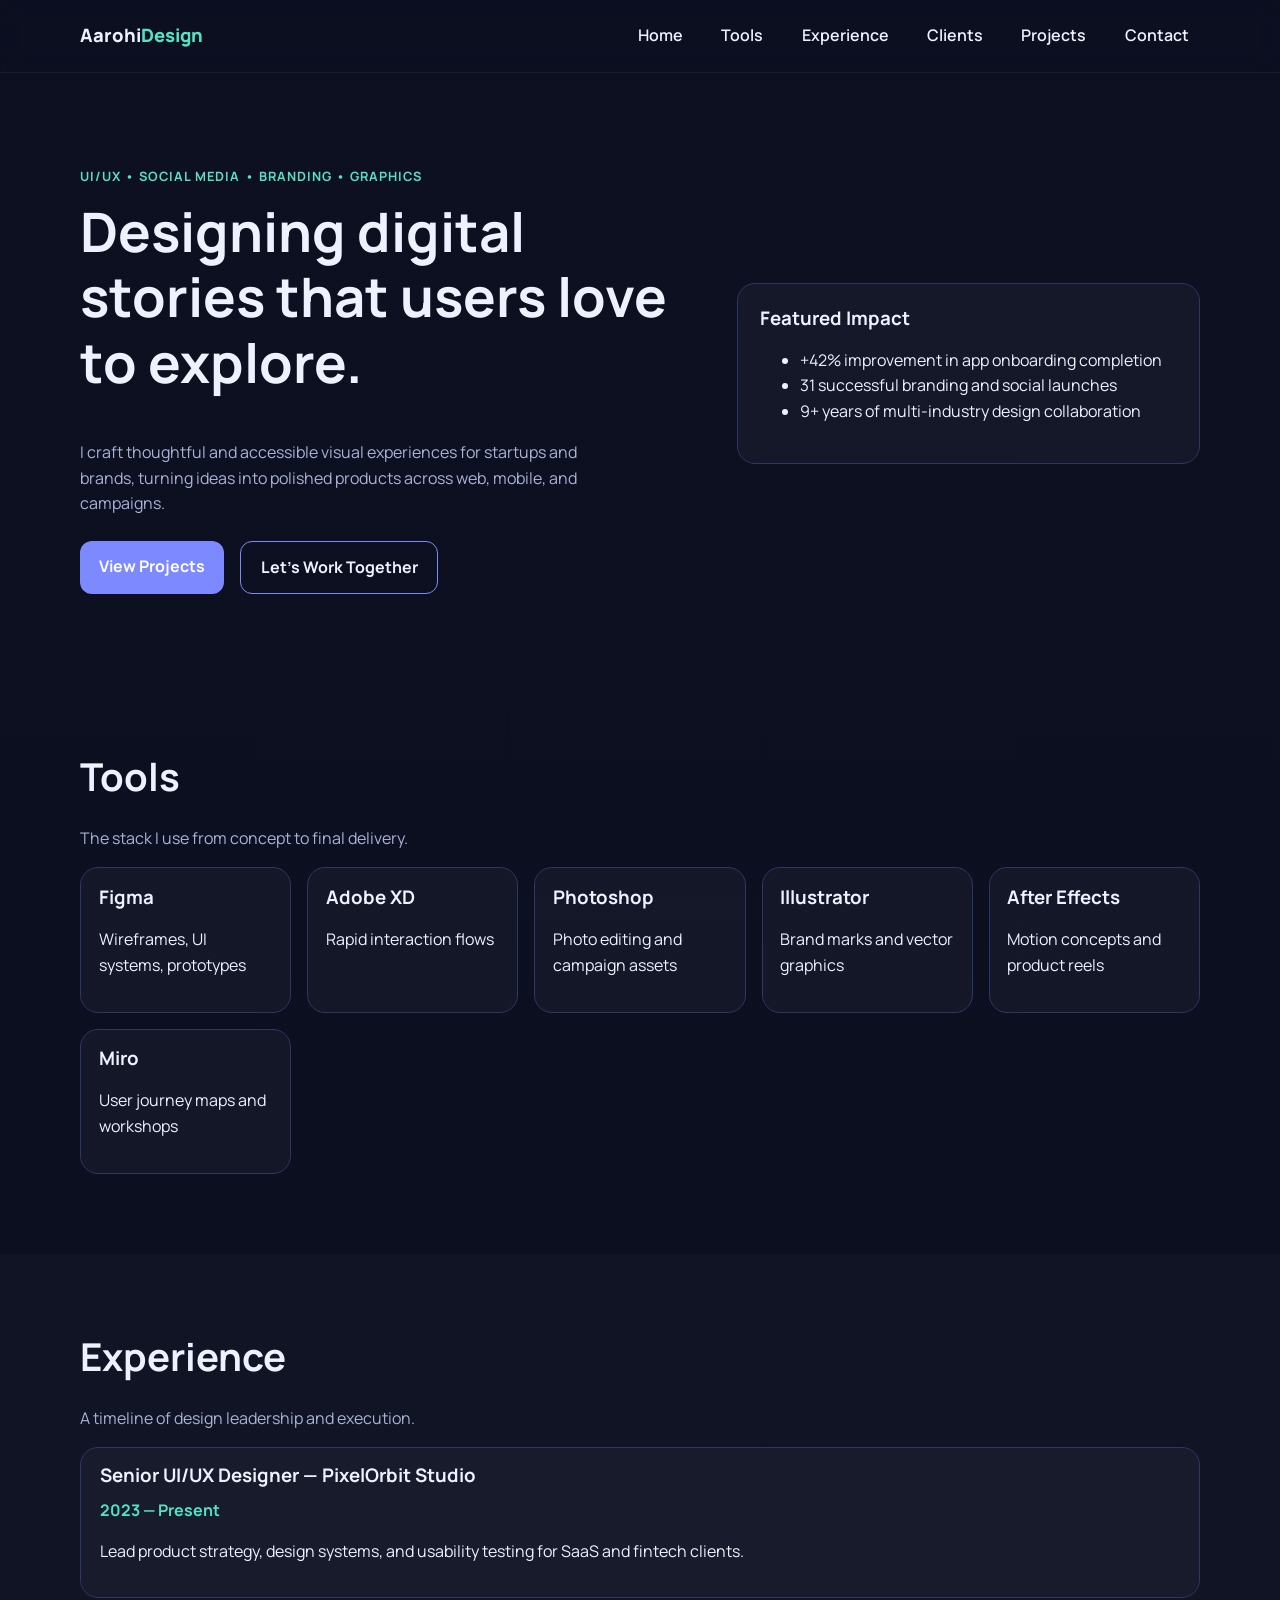
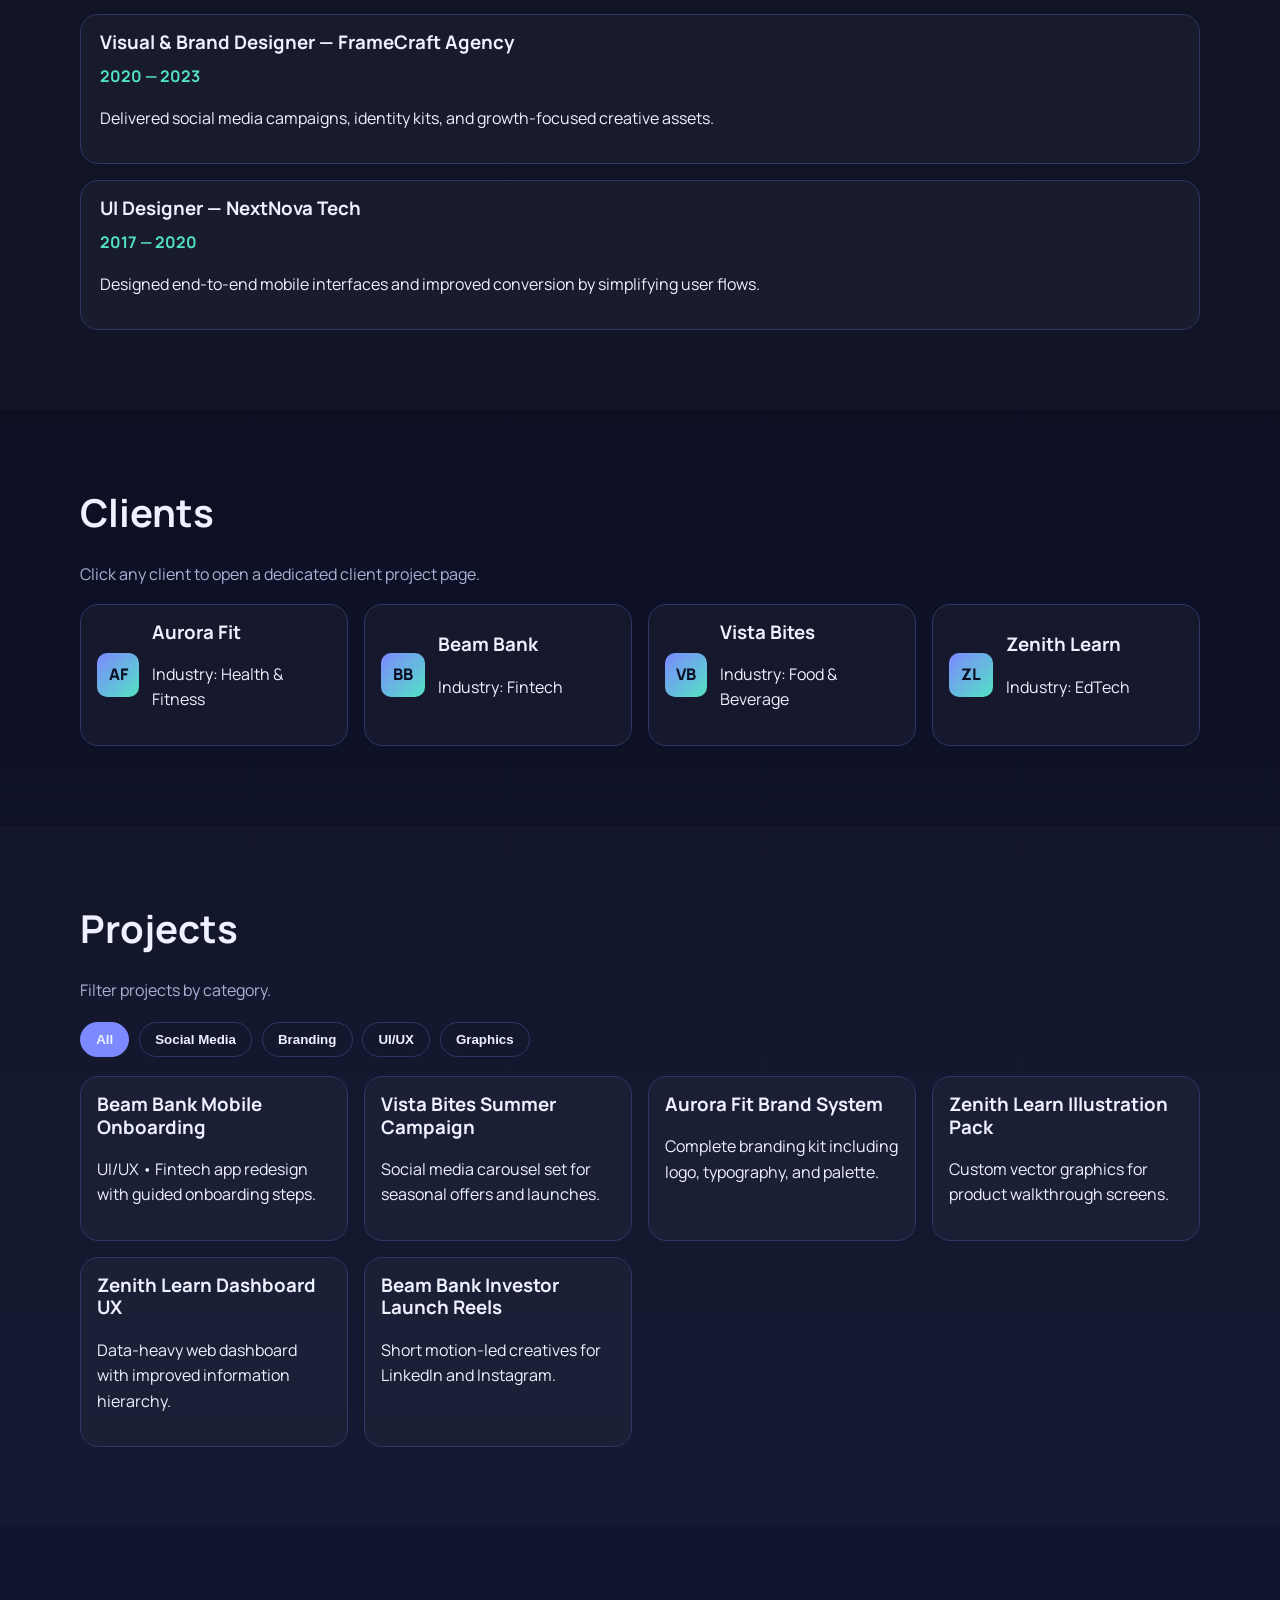
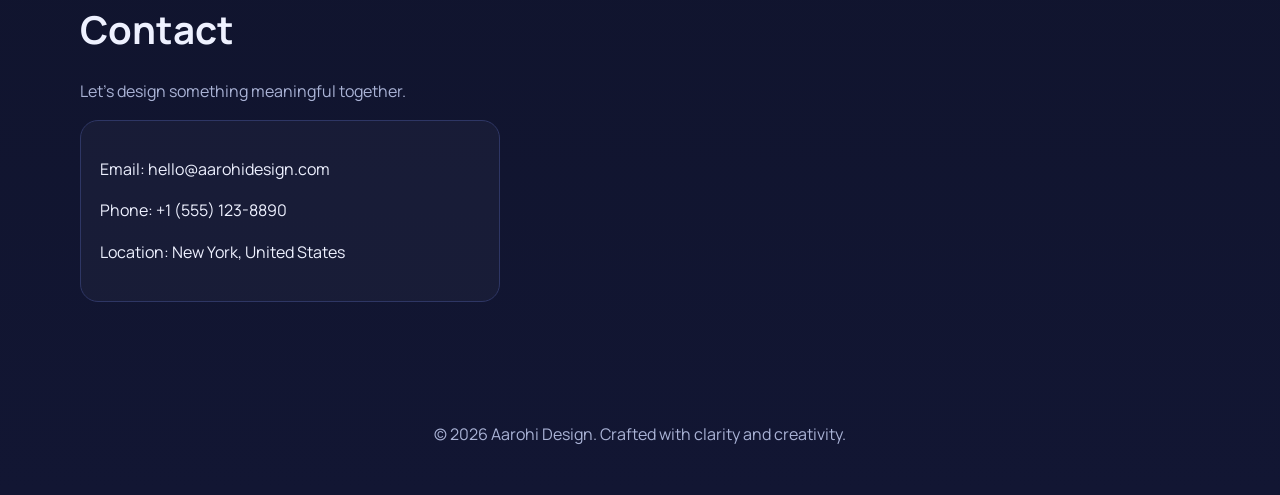
==== index.html @ d994e9eb "Build responsive UI/UX designer portfolio website" ====
<!DOCTYPE html>
<html lang="en">
  <head>
    <meta charset="UTF-8" />
    <meta name="viewport" content="width=device-width, initial-scale=1.0" />
    <title>Aarohi — UI/UX Designer Portfolio</title>
    <link rel="preconnect" href="https://fonts.googleapis.com" />
    <link rel="preconnect" href="https://fonts.gstatic.com" crossorigin />
    <link
      href="https://fonts.googleapis.com/css2?family=Manrope:wght@400;500;600;700;800&display=swap"
      rel="stylesheet"
    />
    <link rel="stylesheet" href="styles.css" />
  </head>
  <body>
    <header class="site-header" id="top">
      <div class="container nav-wrap">
        <a href="#home" class="brand">Aarohi<span>Design</span></a>
        <button class="menu-toggle" aria-label="Toggle menu" aria-expanded="false">☰</button>
        <nav class="main-nav" aria-label="Main">
          <a href="#home">Home</a>
          <a href="#tools">Tools</a>
          <a href="#experience">Experience</a>
          <a href="#clients">Clients</a>
          <a href="#projects">Projects</a>
          <a href="#contact">Contact</a>
        </nav>
      </div>
    </header>

    <main>
      <section id="home" class="hero section">
        <div class="container hero-grid">
          <div>
            <p class="eyebrow">UI/UX • Social Media • Branding • Graphics</p>
            <h1>Designing digital stories that users love to explore.</h1>
            <p class="lead">
              I craft thoughtful and accessible visual experiences for startups and brands,
              turning ideas into polished products across web, mobile, and campaigns.
            </p>
            <div class="hero-actions">
              <a href="#projects" class="btn btn-primary">View Projects</a>
              <a href="#contact" class="btn btn-outline">Let’s Work Together</a>
            </div>
          </div>
          <div class="hero-card">
            <h3>Featured Impact</h3>
            <ul>
              <li>+42% improvement in app onboarding completion</li>
              <li>31 successful branding and social launches</li>
              <li>9+ years of multi-industry design collaboration</li>
            </ul>
          </div>
        </div>
      </section>

      <section id="tools" class="section">
        <div class="container">
          <h2>Tools</h2>
          <p class="section-sub">The stack I use from concept to final delivery.</p>
          <div class="tool-grid">
            <article class="chip-card"><h3>Figma</h3><p>Wireframes, UI systems, prototypes</p></article>
            <article class="chip-card"><h3>Adobe XD</h3><p>Rapid interaction flows</p></article>
            <article class="chip-card"><h3>Photoshop</h3><p>Photo editing and campaign assets</p></article>
            <article class="chip-card"><h3>Illustrator</h3><p>Brand marks and vector graphics</p></article>
            <article class="chip-card"><h3>After Effects</h3><p>Motion concepts and product reels</p></article>
            <article class="chip-card"><h3>Miro</h3><p>User journey maps and workshops</p></article>
          </div>
        </div>
      </section>

      <section id="experience" class="section section-alt">
        <div class="container">
          <h2>Experience</h2>
          <p class="section-sub">A timeline of design leadership and execution.</p>
          <div class="timeline">
            <article>
              <h3>Senior UI/UX Designer — PixelOrbit Studio</h3>
              <p class="meta">2023 — Present</p>
              <p>Lead product strategy, design systems, and usability testing for SaaS and fintech clients.</p>
            </article>
            <article>
              <h3>Visual & Brand Designer — FrameCraft Agency</h3>
              <p class="meta">2020 — 2023</p>
              <p>Delivered social media campaigns, identity kits, and growth-focused creative assets.</p>
            </article>
            <article>
              <h3>UI Designer — NextNova Tech</h3>
              <p class="meta">2017 — 2020</p>
              <p>Designed end-to-end mobile interfaces and improved conversion by simplifying user flows.</p>
            </article>
          </div>
        </div>
      </section>

      <section id="clients" class="section">
        <div class="container">
          <h2>Clients</h2>
          <p class="section-sub">Click any client to open a dedicated client project page.</p>
          <div class="client-grid">
            <a class="client-card" href="clients/aurora-fit.html">
              <span class="logo">AF</span>
              <div>
                <h3>Aurora Fit</h3>
                <p>Industry: Health & Fitness</p>
              </div>
            </a>
            <a class="client-card" href="clients/beam-bank.html">
              <span class="logo">BB</span>
              <div>
                <h3>Beam Bank</h3>
                <p>Industry: Fintech</p>
              </div>
            </a>
            <a class="client-card" href="clients/vista-bites.html">
              <span class="logo">VB</span>
              <div>
                <h3>Vista Bites</h3>
                <p>Industry: Food & Beverage</p>
              </div>
            </a>
            <a class="client-card" href="clients/zenith-learn.html">
              <span class="logo">ZL</span>
              <div>
                <h3>Zenith Learn</h3>
                <p>Industry: EdTech</p>
              </div>
            </a>
          </div>
        </div>
      </section>

      <section id="projects" class="section section-alt">
        <div class="container">
          <h2>Projects</h2>
          <p class="section-sub">Filter projects by category.</p>
          <div class="tabs" role="tablist" aria-label="Project categories">
            <button class="tab active" data-filter="all">All</button>
            <button class="tab" data-filter="social-media">Social Media</button>
            <button class="tab" data-filter="branding">Branding</button>
            <button class="tab" data-filter="uiux">UI/UX</button>
            <button class="tab" data-filter="graphics">Graphics</button>
          </div>
          <div class="project-grid" id="projectGrid">
            <article class="project-card" data-category="uiux">
              <h3>Beam Bank Mobile Onboarding</h3>
              <p>UI/UX • Fintech app redesign with guided onboarding steps.</p>
            </article>
            <article class="project-card" data-category="social-media">
              <h3>Vista Bites Summer Campaign</h3>
              <p>Social media carousel set for seasonal offers and launches.</p>
            </article>
            <article class="project-card" data-category="branding">
              <h3>Aurora Fit Brand System</h3>
              <p>Complete branding kit including logo, typography, and palette.</p>
            </article>
            <article class="project-card" data-category="graphics">
              <h3>Zenith Learn Illustration Pack</h3>
              <p>Custom vector graphics for product walkthrough screens.</p>
            </article>
            <article class="project-card" data-category="uiux">
              <h3>Zenith Learn Dashboard UX</h3>
              <p>Data-heavy web dashboard with improved information hierarchy.</p>
            </article>
            <article class="project-card" data-category="social-media">
              <h3>Beam Bank Investor Launch Reels</h3>
              <p>Short motion-led creatives for LinkedIn and Instagram.</p>
            </article>
          </div>
        </div>
      </section>

      <section id="contact" class="section">
        <div class="container">
          <h2>Contact</h2>
          <p class="section-sub">Let’s design something meaningful together.</p>
          <div class="contact-card">
            <p>Email: hello@aarohidesign.com</p>
            <p>Phone: +1 (555) 123-8890</p>
            <p>Location: New York, United States</p>
          </div>
        </div>
      </section>
    </main>

    <footer class="site-footer">
      <div class="container">
        <p>© 2026 Aarohi Design. Crafted with clarity and creativity.</p>
      </div>
    </footer>

    <script src="script.js"></script>
  </body>
</html>
---- styles.css ----
:root {
  --bg: #0d1021;
  --bg-alt: #12162c;
  --surface: #1d2342;
  --text: #eef1ff;
  --muted: #aab3d6;
  --primary: #7c89ff;
  --accent: #54e2c4;
  --border: #2e3664;
}

* {
  box-sizing: border-box;
}

html {
  scroll-behavior: smooth;
}

body {
  margin: 0;
  font-family: "Manrope", sans-serif;
  background: linear-gradient(180deg, var(--bg), #0c0f20 45%, #121633);
  color: var(--text);
  line-height: 1.6;
}

.container {
  width: min(1120px, 92%);
  margin: 0 auto;
}

.section {
  padding: 5rem 0;
}

.section-alt {
  background: rgba(255, 255, 255, 0.02);
}

h1,
h2,
h3 {
  line-height: 1.2;
  margin-top: 0;
}

h2 {
  font-size: clamp(1.8rem, 4vw, 2.4rem);
}

.section-sub {
  color: var(--muted);
  margin-top: -0.4rem;
}

.site-header {
  position: sticky;
  top: 0;
  z-index: 40;
  background: rgba(12, 15, 32, 0.88);
  backdrop-filter: blur(10px);
  border-bottom: 1px solid rgba(255, 255, 255, 0.06);
}

.nav-wrap {
  display: flex;
  align-items: center;
  justify-content: space-between;
  min-height: 72px;
}

.brand {
  color: var(--text);
  text-decoration: none;
  font-weight: 800;
  font-size: 1.15rem;
}

.brand span {
  color: var(--accent);
}

.main-nav {
  display: flex;
  gap: 1rem;
}

.main-nav a {
  text-decoration: none;
  color: var(--text);
  font-weight: 600;
  padding: 0.4rem 0.7rem;
  border-radius: 999px;
}

.main-nav a:hover {
  background: rgba(124, 137, 255, 0.2);
}

.menu-toggle {
  display: none;
  font-size: 1.4rem;
  background: transparent;
  color: var(--text);
  border: 1px solid var(--border);
  border-radius: 10px;
  padding: 0.2rem 0.6rem;
}

.hero-grid {
  display: grid;
  grid-template-columns: 1.35fr 1fr;
  gap: 2rem;
  align-items: center;
}

.eyebrow {
  text-transform: uppercase;
  letter-spacing: 0.08em;
  color: var(--accent);
  font-size: 0.8rem;
  font-weight: 700;
}

.hero h1 {
  font-size: clamp(2rem, 5vw, 3.4rem);
}

.lead {
  color: var(--muted);
  max-width: 50ch;
}

.hero-card,
.chip-card,
.client-card,
.project-card,
.contact-card,
.timeline article {
  background: rgba(255, 255, 255, 0.03);
  border: 1px solid var(--border);
  border-radius: 18px;
}

.hero-card {
  padding: 1.4rem;
}

.hero-actions {
  margin-top: 1.5rem;
  display: flex;
  gap: 1rem;
  flex-wrap: wrap;
}

.btn {
  text-decoration: none;
  padding: 0.8rem 1.2rem;
  border-radius: 12px;
  font-weight: 700;
}

.btn-primary {
  background: var(--primary);
  color: #fff;
}

.btn-outline {
  border: 1px solid var(--primary);
  color: var(--text);
}

.tool-grid,
.client-grid,
.project-grid {
  display: grid;
  gap: 1rem;
}

.tool-grid {
  grid-template-columns: repeat(auto-fit, minmax(180px, 1fr));
}

.chip-card {
  padding: 1.1rem;
}

.timeline {
  display: grid;
  gap: 1rem;
}

.timeline article {
  padding: 1rem 1.2rem;
}

.meta {
  color: var(--accent);
  font-weight: 700;
  margin: -0.5rem 0 0.5rem;
}

.client-grid {
  grid-template-columns: repeat(auto-fit, minmax(220px, 1fr));
}

.client-card {
  text-decoration: none;
  color: var(--text);
  padding: 1rem;
  display: flex;
  align-items: center;
  gap: 0.8rem;
  transition: transform 0.2s ease, border-color 0.2s ease;
}

.client-card:hover {
  transform: translateY(-4px);
  border-color: var(--accent);
}

.logo {
  width: 44px;
  height: 44px;
  display: grid;
  place-items: center;
  border-radius: 10px;
  font-weight: 800;
  background: linear-gradient(135deg, var(--primary), var(--accent));
  color: #0b1023;
}

.tabs {
  display: flex;
  flex-wrap: wrap;
  gap: 0.6rem;
  margin: 1.2rem 0;
}

.tab {
  border: 1px solid var(--border);
  background: transparent;
  color: var(--text);
  padding: 0.55rem 0.95rem;
  border-radius: 999px;
  cursor: pointer;
  font-weight: 600;
}

.tab.active {
  background: var(--primary);
  border-color: var(--primary);
}

.project-grid {
  grid-template-columns: repeat(auto-fit, minmax(240px, 1fr));
}

.project-card {
  padding: 1rem;
}

.project-card.hidden {
  display: none;
}

.contact-card {
  padding: 1.2rem;
  max-width: 420px;
}

.site-footer {
  padding: 1.5rem 0 2rem;
  color: var(--muted);
  text-align: center;
}

@media (max-width: 880px) {
  .hero-grid {
    grid-template-columns: 1fr;
  }

  .menu-toggle {
    display: inline-block;
  }

  .main-nav {
    position: absolute;
    inset: 72px 4% auto;
    flex-direction: column;
    background: #121734;
    border: 1px solid var(--border);
    border-radius: 16px;
    padding: 0.7rem;
    display: none;
  }

  .main-nav.open {
    display: flex;
  }
}
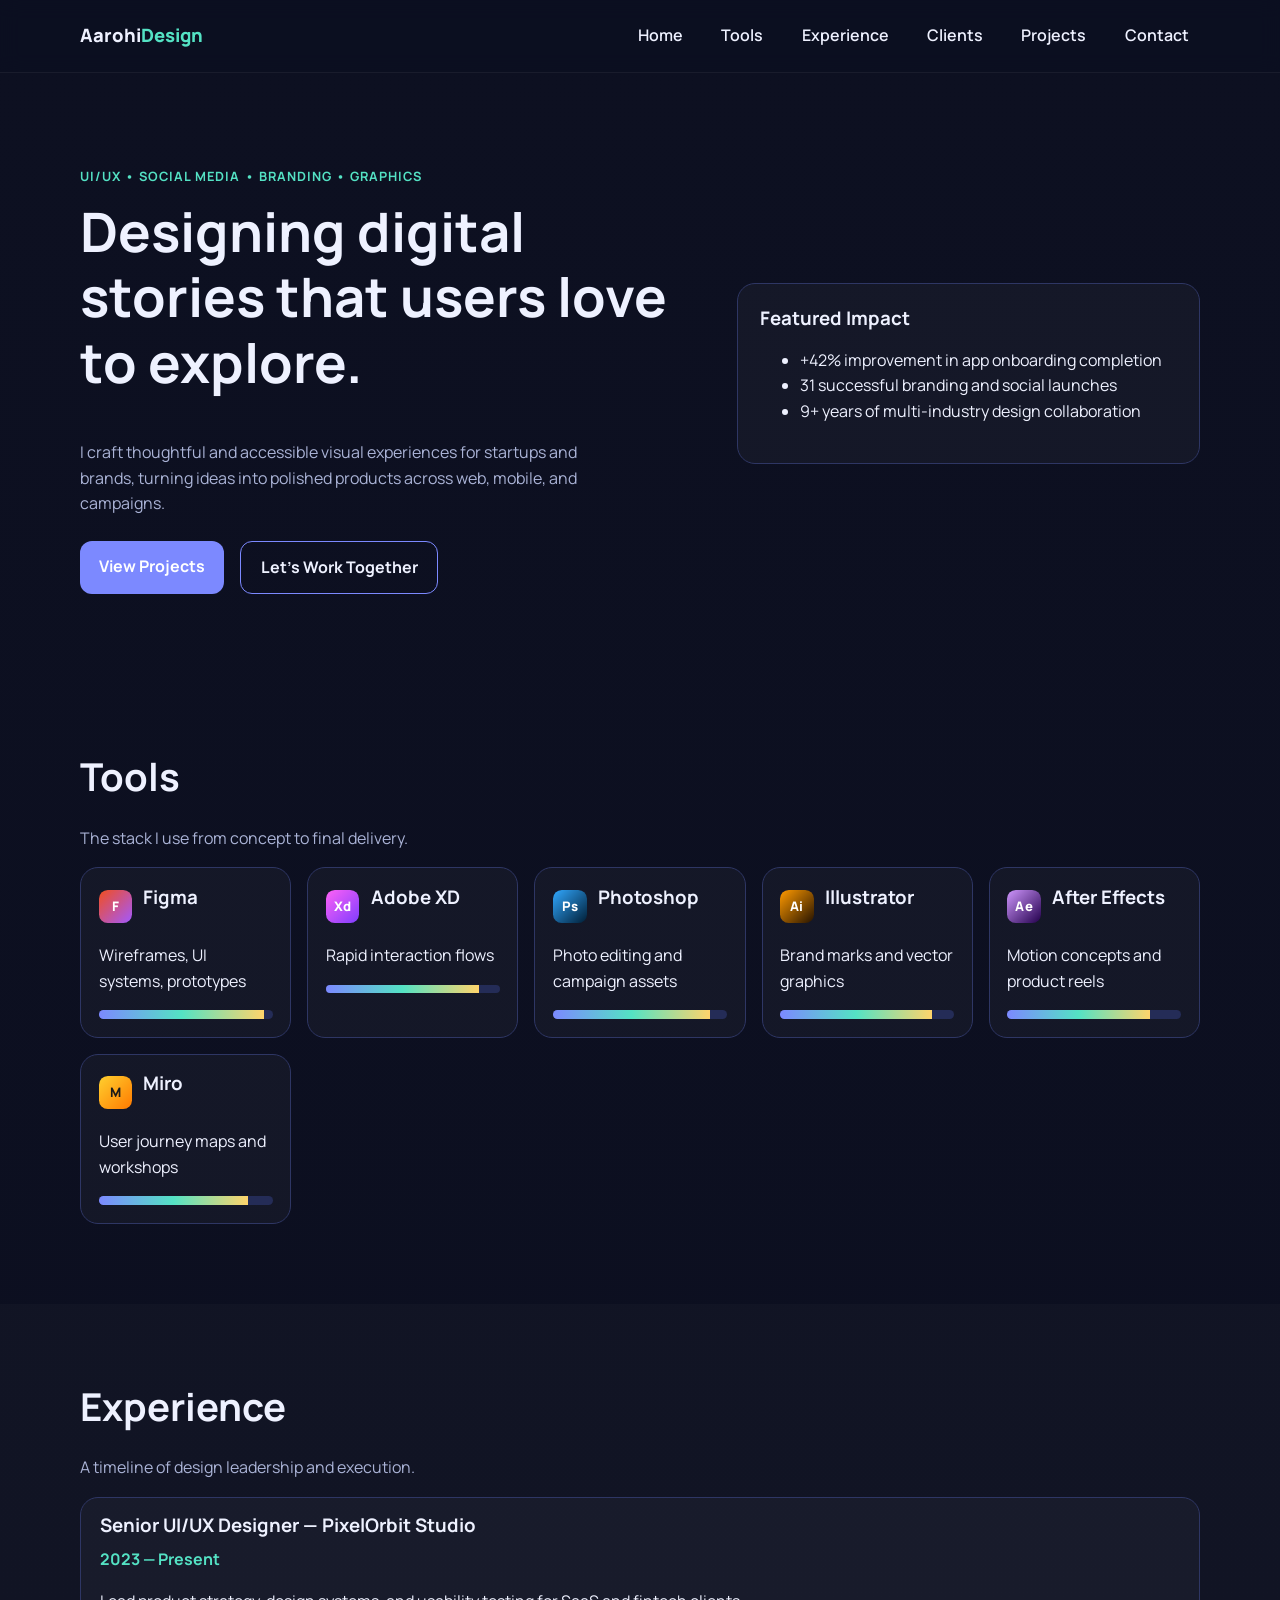
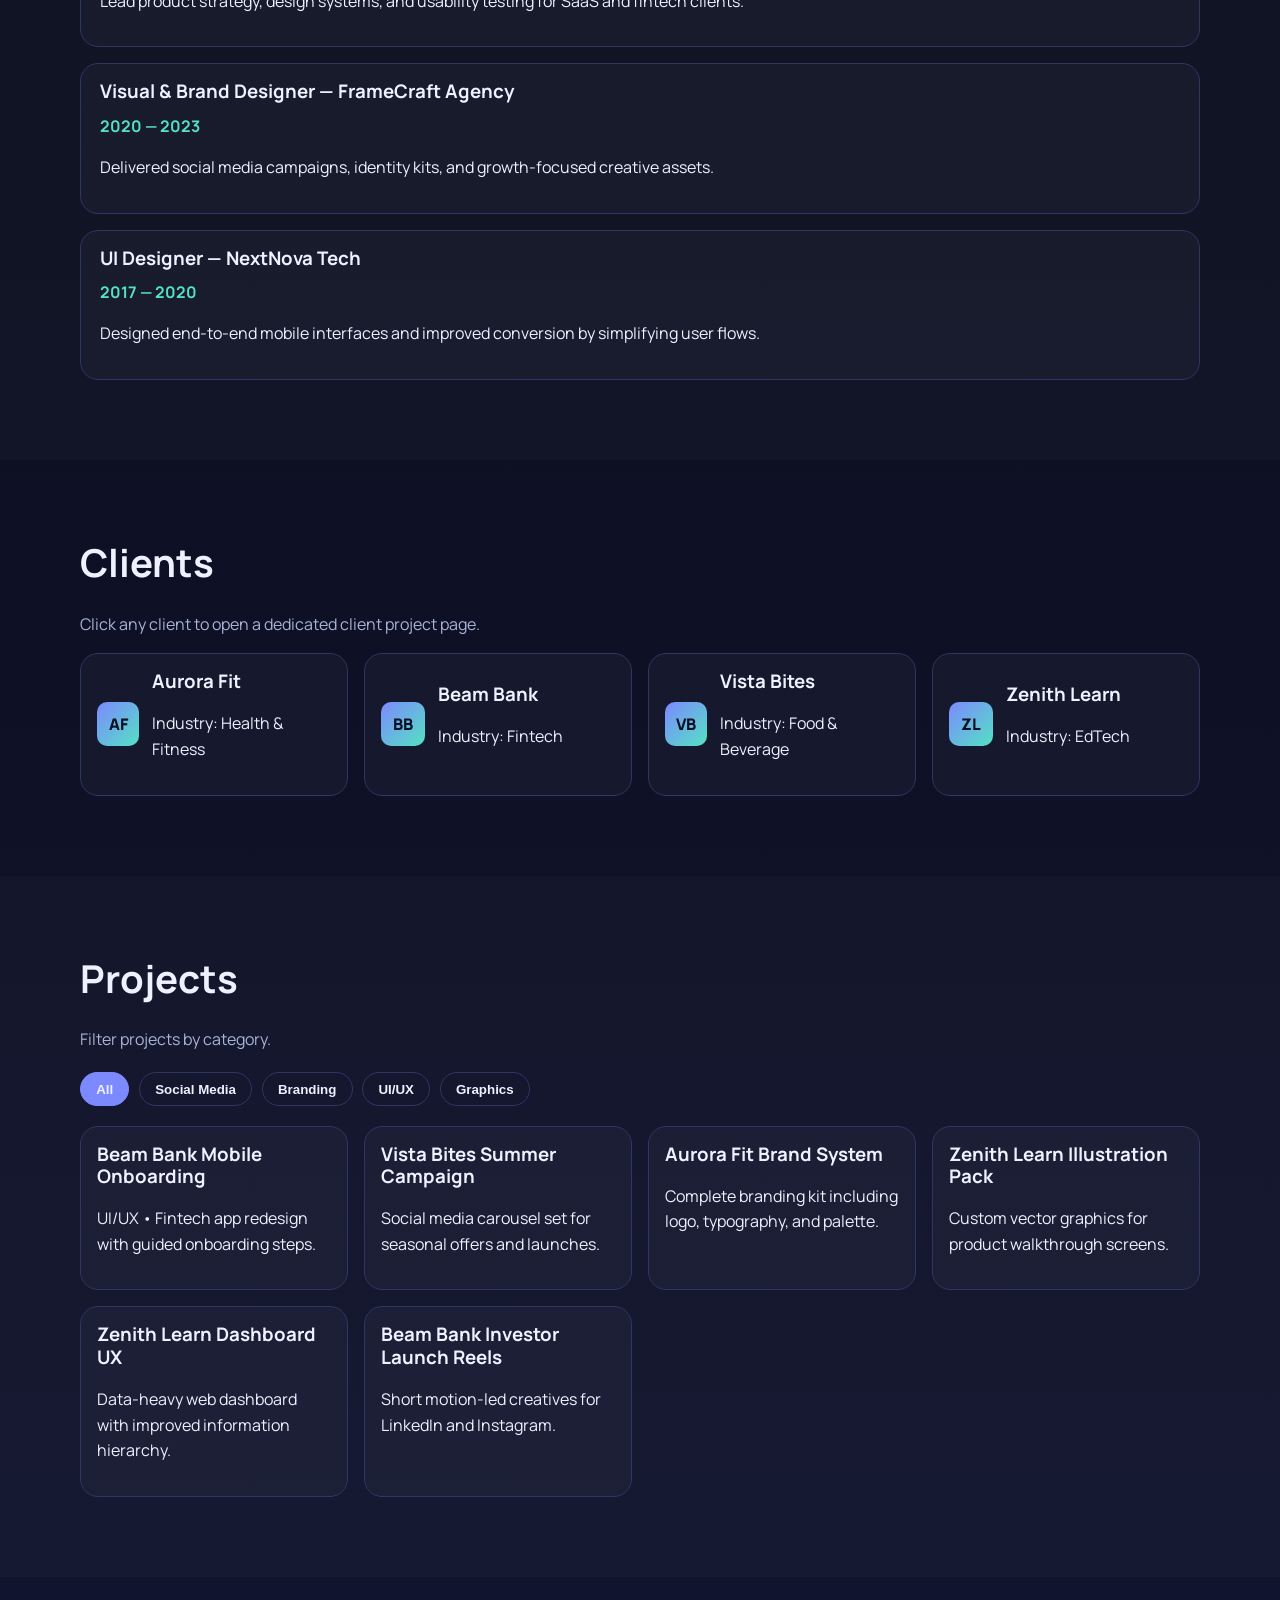
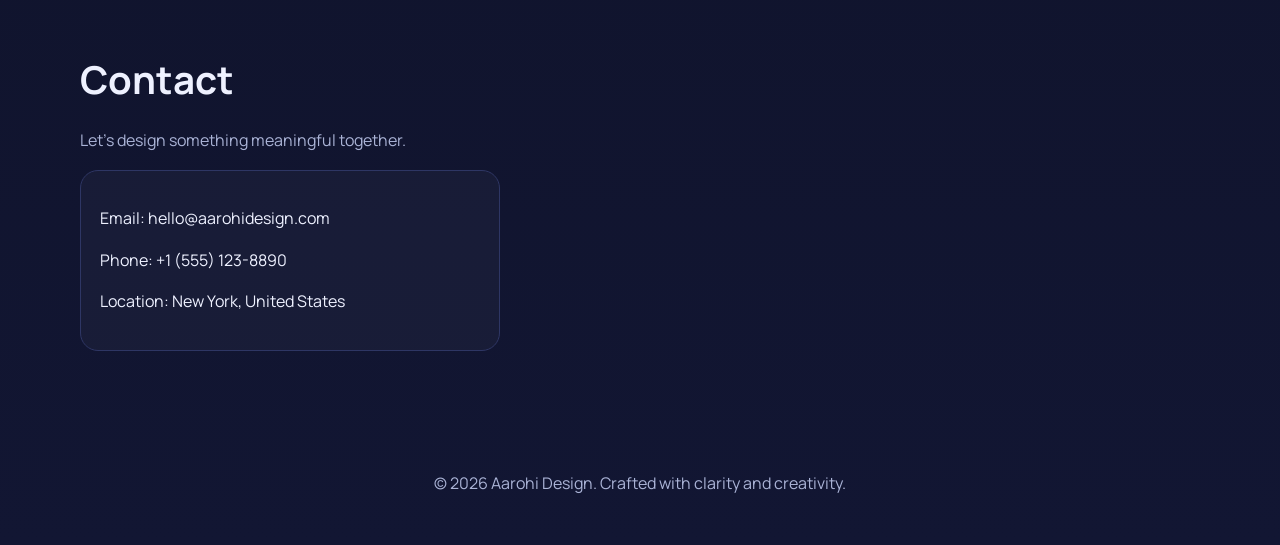
==== commit d5168c23: "Enhance tools section with logos and gradient proficiency bars" ====
--- a/index.html
+++ b/index.html
@@ -59,12 +59,66 @@
           <h2>Tools</h2>
           <p class="section-sub">The stack I use from concept to final delivery.</p>
           <div class="tool-grid">
-            <article class="chip-card"><h3>Figma</h3><p>Wireframes, UI systems, prototypes</p></article>
-            <article class="chip-card"><h3>Adobe XD</h3><p>Rapid interaction flows</p></article>
-            <article class="chip-card"><h3>Photoshop</h3><p>Photo editing and campaign assets</p></article>
-            <article class="chip-card"><h3>Illustrator</h3><p>Brand marks and vector graphics</p></article>
-            <article class="chip-card"><h3>After Effects</h3><p>Motion concepts and product reels</p></article>
-            <article class="chip-card"><h3>Miro</h3><p>User journey maps and workshops</p></article>
+            <article class="chip-card">
+              <div class="tool-head">
+                <span class="tool-logo figma">F</span>
+                <h3>Figma</h3>
+              </div>
+              <p>Wireframes, UI systems, prototypes</p>
+              <div class="skill-meter" aria-label="Figma proficiency 95%">
+                <span style="--skill: 95%"></span>
+              </div>
+            </article>
+            <article class="chip-card">
+              <div class="tool-head">
+                <span class="tool-logo xd">Xd</span>
+                <h3>Adobe XD</h3>
+              </div>
+              <p>Rapid interaction flows</p>
+              <div class="skill-meter" aria-label="Adobe XD proficiency 88%">
+                <span style="--skill: 88%"></span>
+              </div>
+            </article>
+            <article class="chip-card">
+              <div class="tool-head">
+                <span class="tool-logo ps">Ps</span>
+                <h3>Photoshop</h3>
+              </div>
+              <p>Photo editing and campaign assets</p>
+              <div class="skill-meter" aria-label="Photoshop proficiency 90%">
+                <span style="--skill: 90%"></span>
+              </div>
+            </article>
+            <article class="chip-card">
+              <div class="tool-head">
+                <span class="tool-logo ai">Ai</span>
+                <h3>Illustrator</h3>
+              </div>
+              <p>Brand marks and vector graphics</p>
+              <div class="skill-meter" aria-label="Illustrator proficiency 87%">
+                <span style="--skill: 87%"></span>
+              </div>
+            </article>
+            <article class="chip-card">
+              <div class="tool-head">
+                <span class="tool-logo ae">Ae</span>
+                <h3>After Effects</h3>
+              </div>
+              <p>Motion concepts and product reels</p>
+              <div class="skill-meter" aria-label="After Effects proficiency 82%">
+                <span style="--skill: 82%"></span>
+              </div>
+            </article>
+            <article class="chip-card">
+              <div class="tool-head">
+                <span class="tool-logo miro">M</span>
+                <h3>Miro</h3>
+              </div>
+              <p>User journey maps and workshops</p>
+              <div class="skill-meter" aria-label="Miro proficiency 86%">
+                <span style="--skill: 86%"></span>
+              </div>
+            </article>
           </div>
         </div>
       </section>
--- a/styles.css
+++ b/styles.css
@@ -184,6 +184,66 @@
 
 .chip-card {
   padding: 1.1rem;
+}
+
+.tool-head {
+  display: flex;
+  align-items: center;
+  gap: 0.7rem;
+  margin-bottom: 0.55rem;
+}
+
+.tool-logo {
+  width: 2.1rem;
+  height: 2.1rem;
+  border-radius: 0.55rem;
+  display: grid;
+  place-items: center;
+  font-size: 0.82rem;
+  font-weight: 800;
+  color: #ffffff;
+  letter-spacing: 0.02em;
+}
+
+.tool-logo.figma {
+  background: linear-gradient(135deg, #f24e1e, #a259ff);
+}
+
+.tool-logo.xd {
+  background: linear-gradient(135deg, #ff61f6, #7f3dff);
+}
+
+.tool-logo.ps {
+  background: linear-gradient(135deg, #31a8ff, #001e36);
+}
+
+.tool-logo.ai {
+  background: linear-gradient(135deg, #ff9a00, #261300);
+}
+
+.tool-logo.ae {
+  background: linear-gradient(135deg, #cf96fd, #23004d);
+}
+
+.tool-logo.miro {
+  background: linear-gradient(135deg, #ffd02f, #ff7a00);
+  color: #1a1a1a;
+}
+
+.skill-meter {
+  margin-top: 0.75rem;
+  width: 100%;
+  height: 0.55rem;
+  border-radius: 999px;
+  background: #242c57;
+  overflow: hidden;
+}
+
+.skill-meter span {
+  display: block;
+  width: var(--skill);
+  height: 100%;
+  background: linear-gradient(90deg, #7c89ff, #54e2c4, #ffd46b);
 }
 
 .timeline {
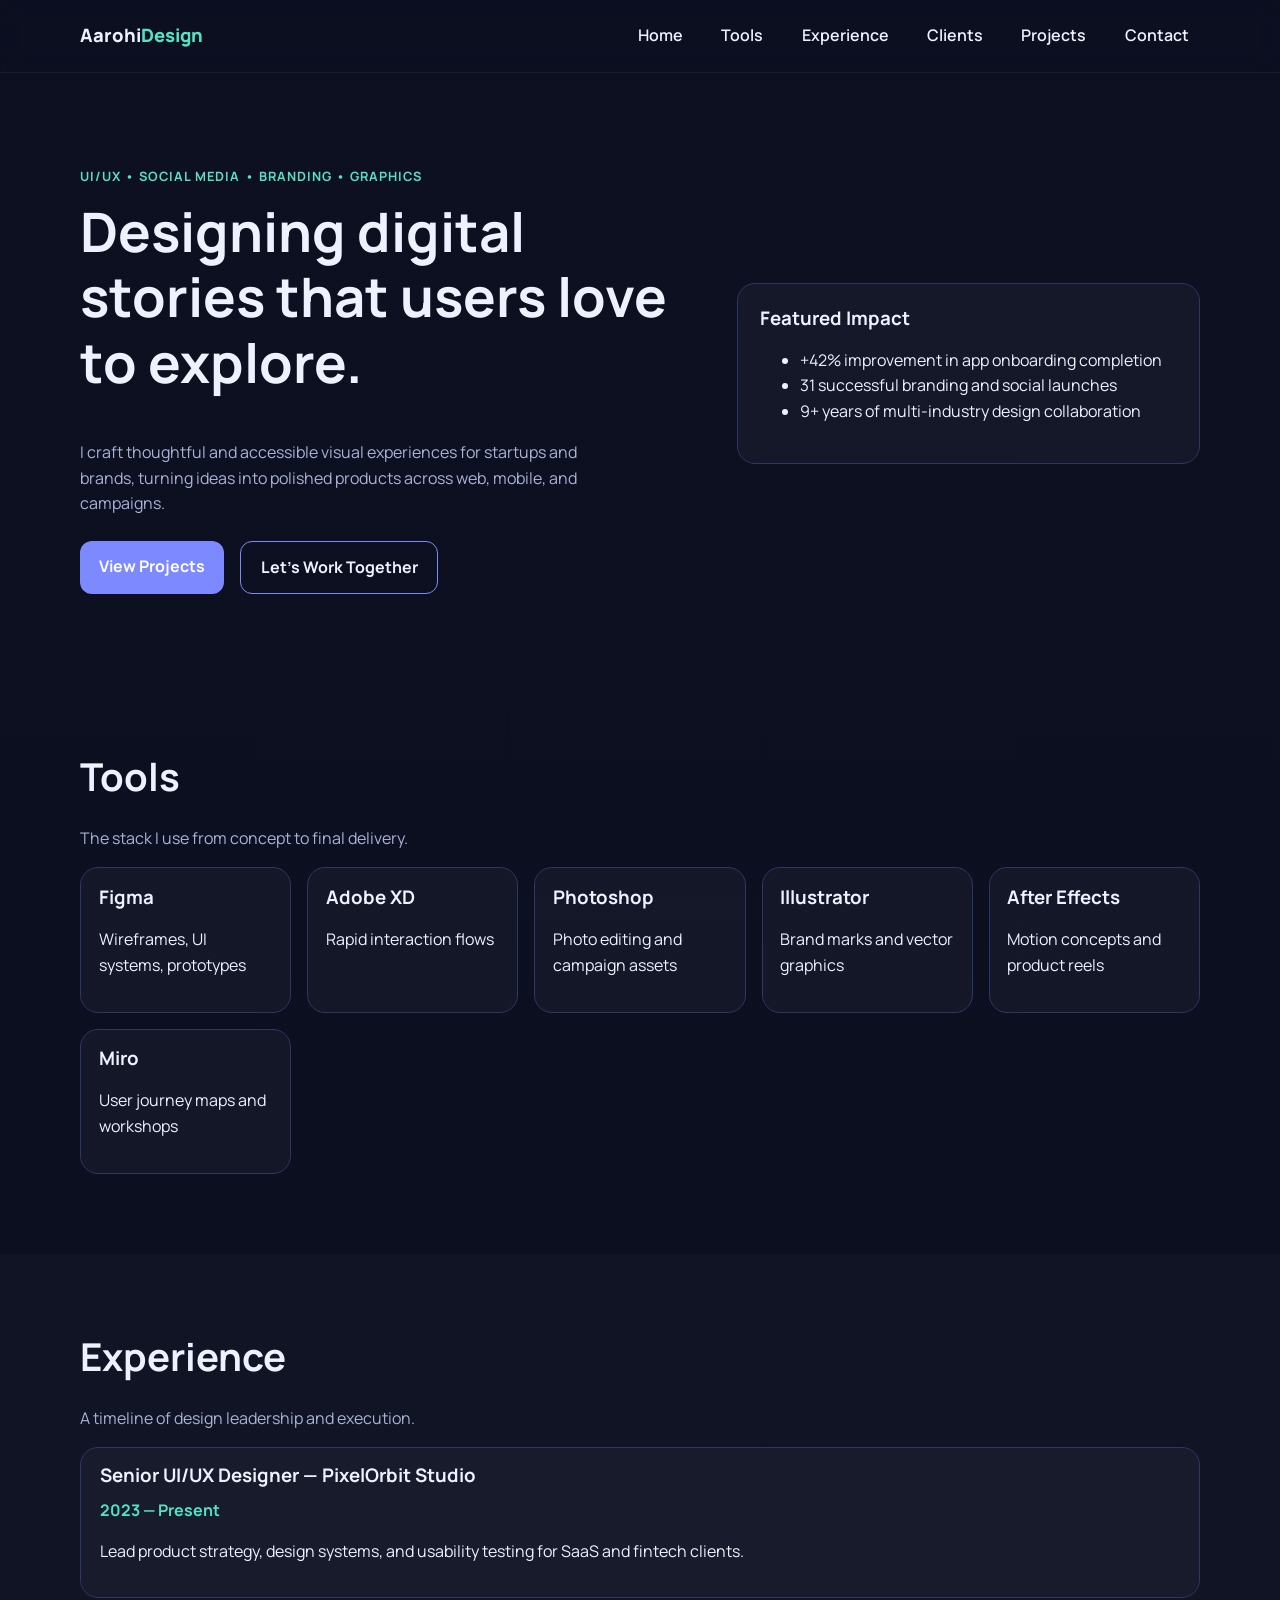
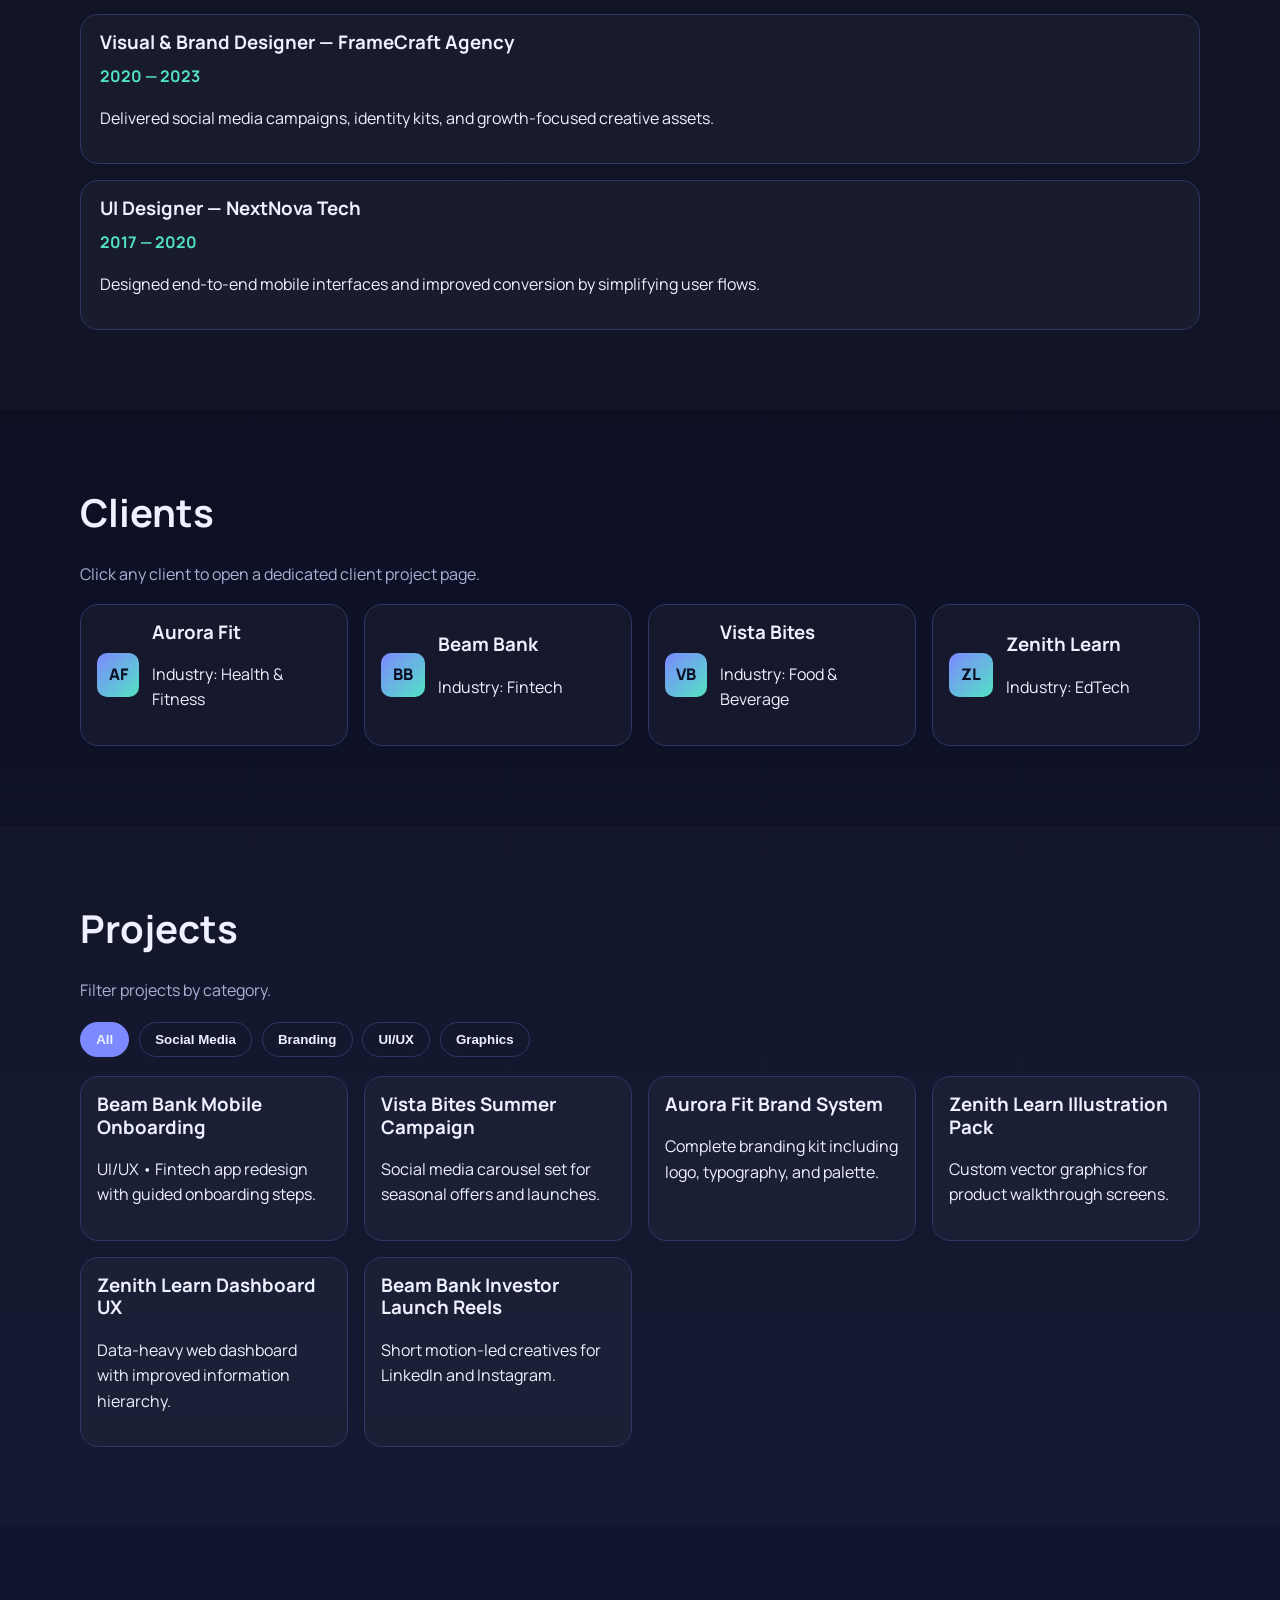
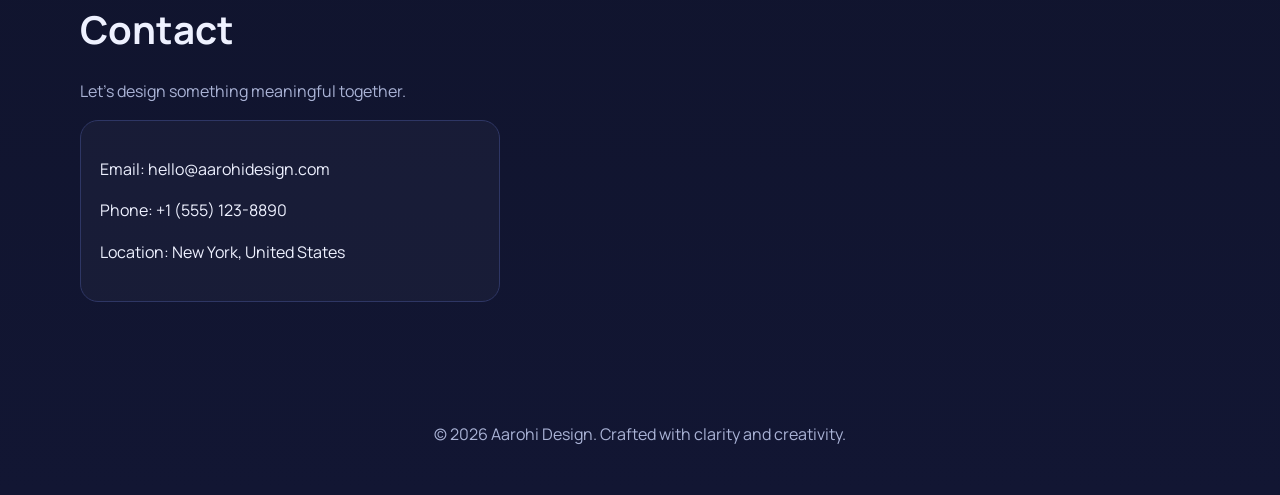
==== commit a0818922: "Merge branch 'main' into codex/create-responsive-portfolio-website-for-designer-dw2r93" ====
--- a/index.html
+++ b/index.html
@@ -59,66 +59,12 @@
           <h2>Tools</h2>
           <p class="section-sub">The stack I use from concept to final delivery.</p>
           <div class="tool-grid">
-            <article class="chip-card">
-              <div class="tool-head">
-                <span class="tool-logo figma">F</span>
-                <h3>Figma</h3>
-              </div>
-              <p>Wireframes, UI systems, prototypes</p>
-              <div class="skill-meter" aria-label="Figma proficiency 95%">
-                <span style="--skill: 95%"></span>
-              </div>
-            </article>
-            <article class="chip-card">
-              <div class="tool-head">
-                <span class="tool-logo xd">Xd</span>
-                <h3>Adobe XD</h3>
-              </div>
-              <p>Rapid interaction flows</p>
-              <div class="skill-meter" aria-label="Adobe XD proficiency 88%">
-                <span style="--skill: 88%"></span>
-              </div>
-            </article>
-            <article class="chip-card">
-              <div class="tool-head">
-                <span class="tool-logo ps">Ps</span>
-                <h3>Photoshop</h3>
-              </div>
-              <p>Photo editing and campaign assets</p>
-              <div class="skill-meter" aria-label="Photoshop proficiency 90%">
-                <span style="--skill: 90%"></span>
-              </div>
-            </article>
-            <article class="chip-card">
-              <div class="tool-head">
-                <span class="tool-logo ai">Ai</span>
-                <h3>Illustrator</h3>
-              </div>
-              <p>Brand marks and vector graphics</p>
-              <div class="skill-meter" aria-label="Illustrator proficiency 87%">
-                <span style="--skill: 87%"></span>
-              </div>
-            </article>
-            <article class="chip-card">
-              <div class="tool-head">
-                <span class="tool-logo ae">Ae</span>
-                <h3>After Effects</h3>
-              </div>
-              <p>Motion concepts and product reels</p>
-              <div class="skill-meter" aria-label="After Effects proficiency 82%">
-                <span style="--skill: 82%"></span>
-              </div>
-            </article>
-            <article class="chip-card">
-              <div class="tool-head">
-                <span class="tool-logo miro">M</span>
-                <h3>Miro</h3>
-              </div>
-              <p>User journey maps and workshops</p>
-              <div class="skill-meter" aria-label="Miro proficiency 86%">
-                <span style="--skill: 86%"></span>
-              </div>
-            </article>
+            <article class="chip-card"><h3>Figma</h3><p>Wireframes, UI systems, prototypes</p></article>
+            <article class="chip-card"><h3>Adobe XD</h3><p>Rapid interaction flows</p></article>
+            <article class="chip-card"><h3>Photoshop</h3><p>Photo editing and campaign assets</p></article>
+            <article class="chip-card"><h3>Illustrator</h3><p>Brand marks and vector graphics</p></article>
+            <article class="chip-card"><h3>After Effects</h3><p>Motion concepts and product reels</p></article>
+            <article class="chip-card"><h3>Miro</h3><p>User journey maps and workshops</p></article>
           </div>
         </div>
       </section>
--- a/styles.css
+++ b/styles.css
@@ -184,66 +184,6 @@
 
 .chip-card {
   padding: 1.1rem;
-}
-
-.tool-head {
-  display: flex;
-  align-items: center;
-  gap: 0.7rem;
-  margin-bottom: 0.55rem;
-}
-
-.tool-logo {
-  width: 2.1rem;
-  height: 2.1rem;
-  border-radius: 0.55rem;
-  display: grid;
-  place-items: center;
-  font-size: 0.82rem;
-  font-weight: 800;
-  color: #ffffff;
-  letter-spacing: 0.02em;
-}
-
-.tool-logo.figma {
-  background: linear-gradient(135deg, #f24e1e, #a259ff);
-}
-
-.tool-logo.xd {
-  background: linear-gradient(135deg, #ff61f6, #7f3dff);
-}
-
-.tool-logo.ps {
-  background: linear-gradient(135deg, #31a8ff, #001e36);
-}
-
-.tool-logo.ai {
-  background: linear-gradient(135deg, #ff9a00, #261300);
-}
-
-.tool-logo.ae {
-  background: linear-gradient(135deg, #cf96fd, #23004d);
-}
-
-.tool-logo.miro {
-  background: linear-gradient(135deg, #ffd02f, #ff7a00);
-  color: #1a1a1a;
-}
-
-.skill-meter {
-  margin-top: 0.75rem;
-  width: 100%;
-  height: 0.55rem;
-  border-radius: 999px;
-  background: #242c57;
-  overflow: hidden;
-}
-
-.skill-meter span {
-  display: block;
-  width: var(--skill);
-  height: 100%;
-  background: linear-gradient(90deg, #7c89ff, #54e2c4, #ffd46b);
 }
 
 .timeline {
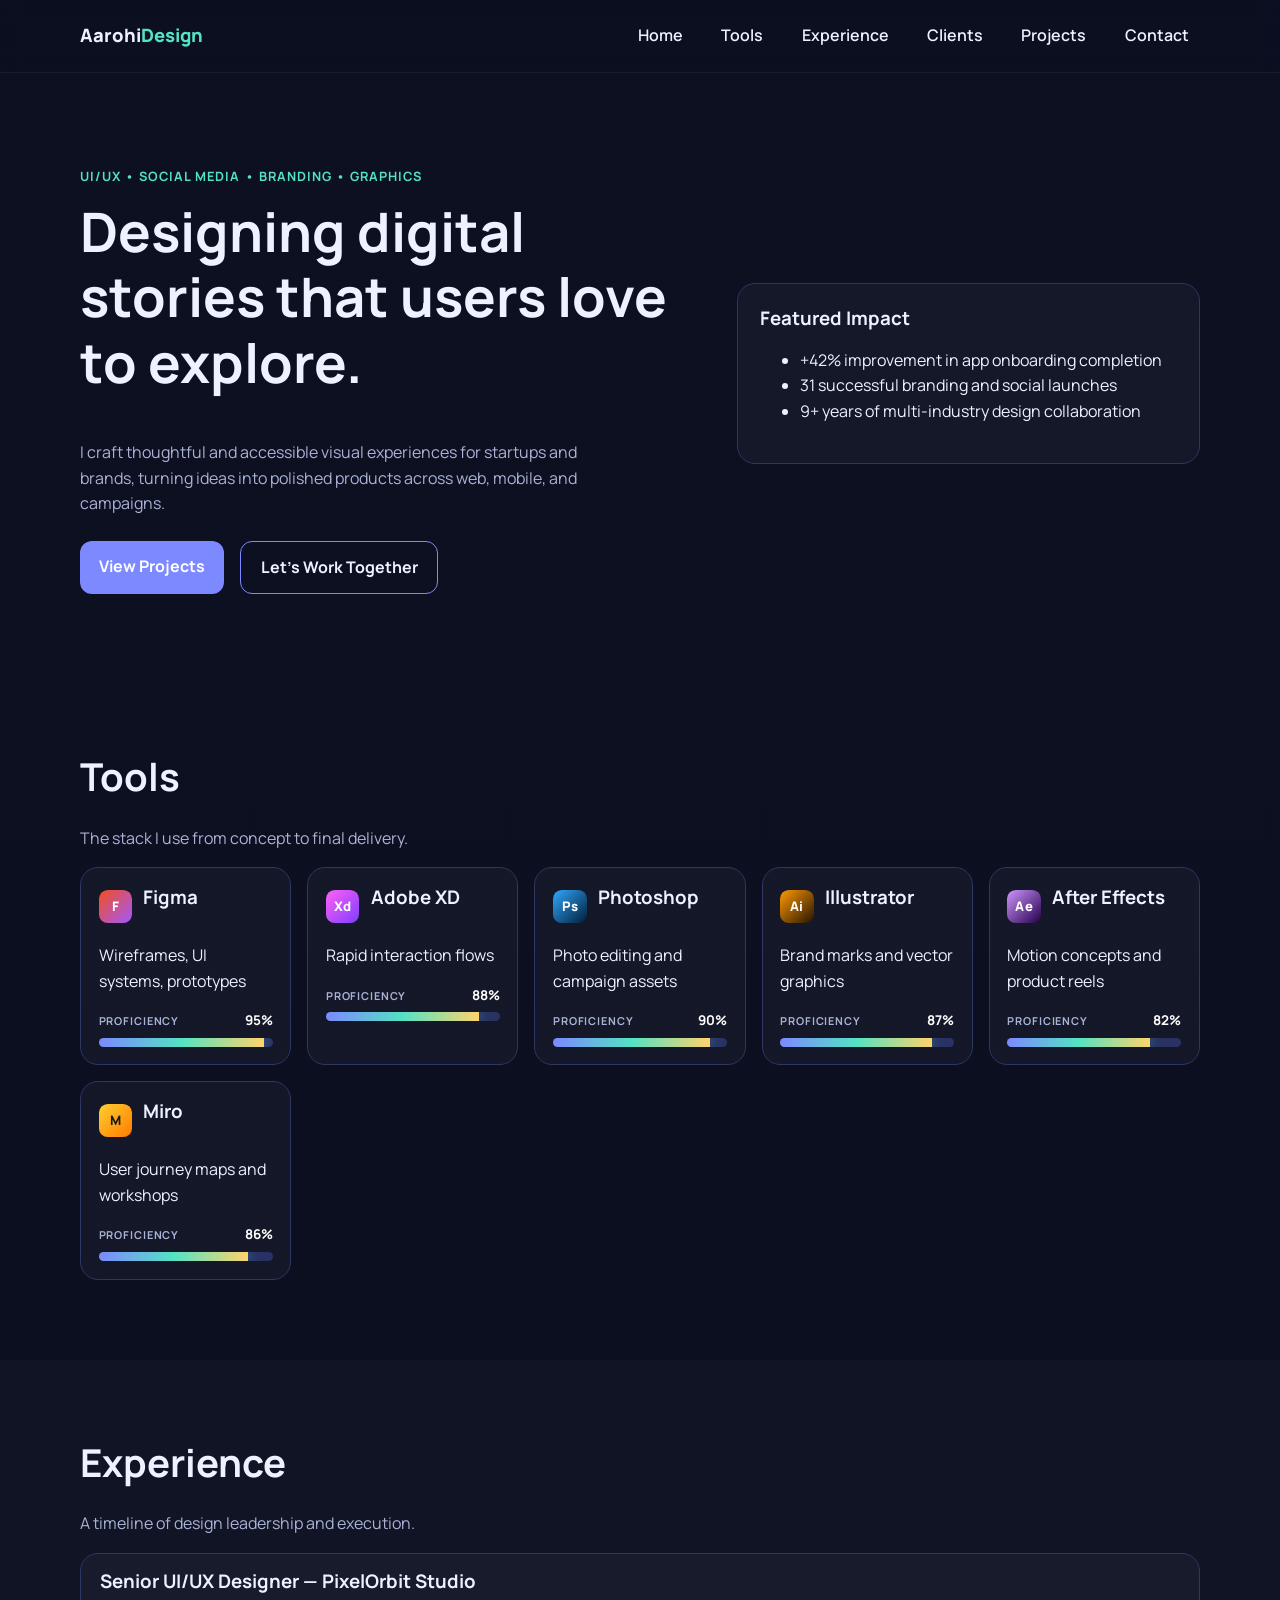
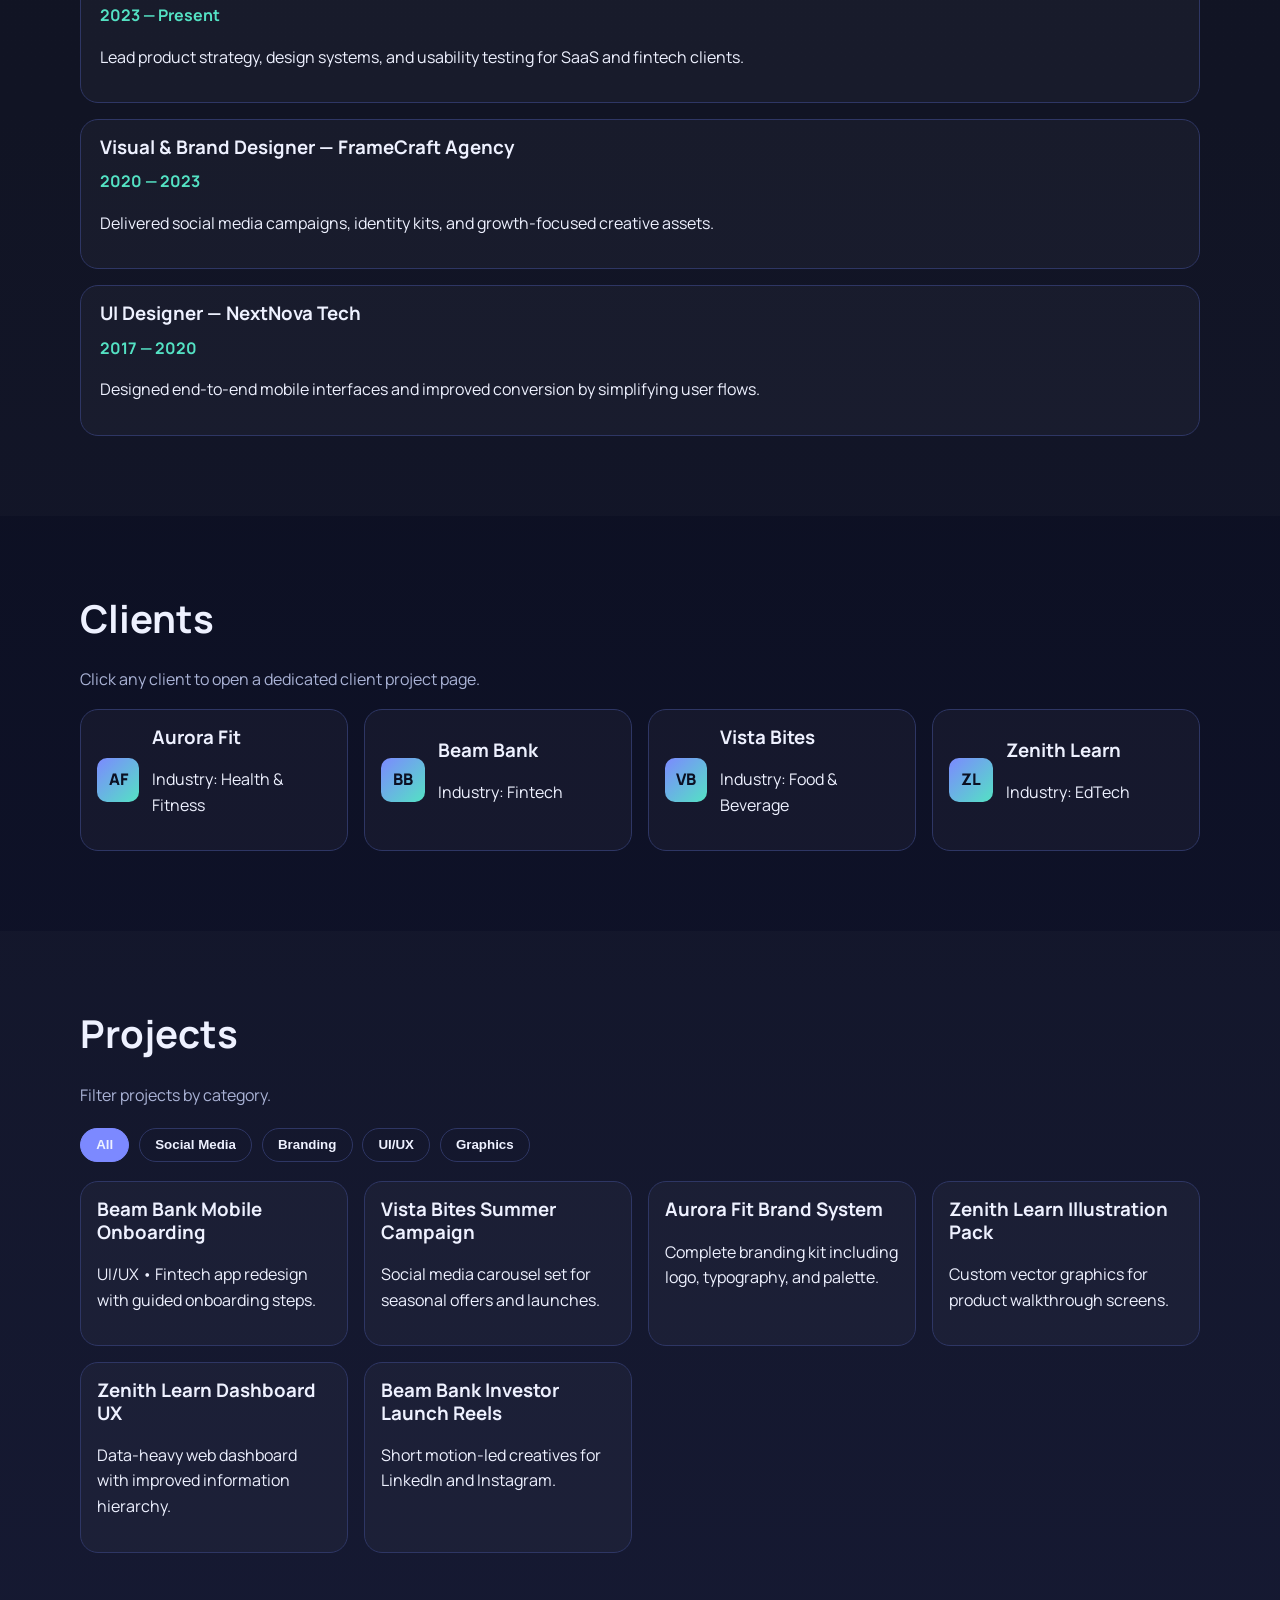
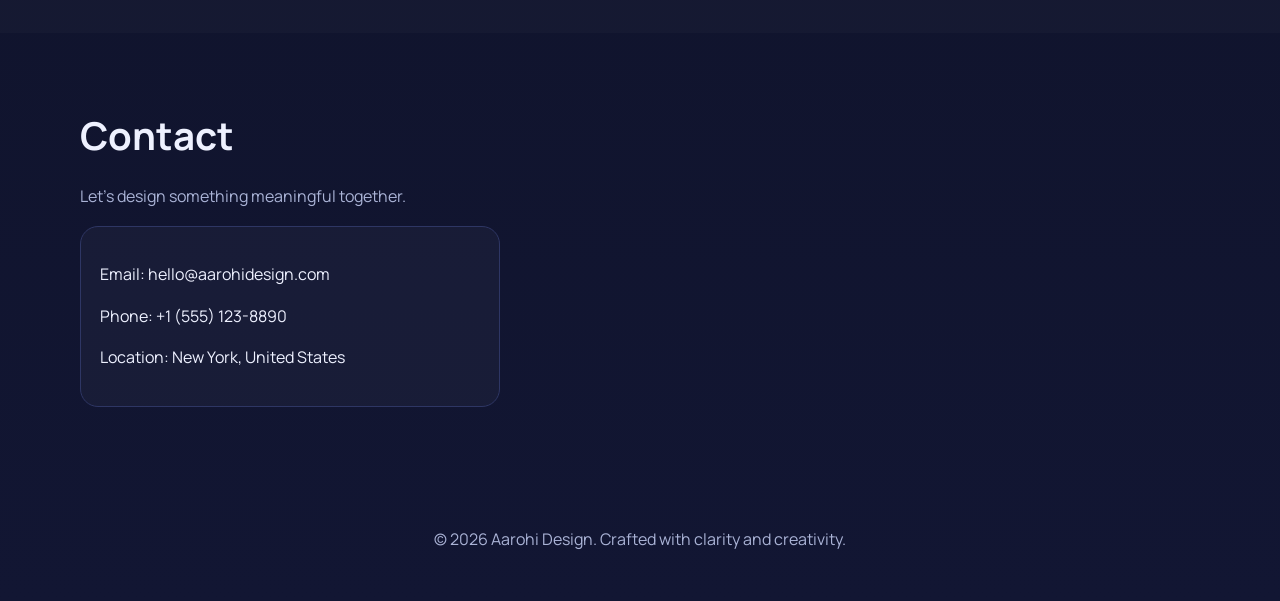
==== commit f027f6eb: "Refine tools section with visible proficiency labels and gradient bars" ====
--- a/index.html
+++ b/index.html
@@ -59,12 +59,90 @@
           <h2>Tools</h2>
           <p class="section-sub">The stack I use from concept to final delivery.</p>
           <div class="tool-grid">
-            <article class="chip-card"><h3>Figma</h3><p>Wireframes, UI systems, prototypes</p></article>
-            <article class="chip-card"><h3>Adobe XD</h3><p>Rapid interaction flows</p></article>
-            <article class="chip-card"><h3>Photoshop</h3><p>Photo editing and campaign assets</p></article>
-            <article class="chip-card"><h3>Illustrator</h3><p>Brand marks and vector graphics</p></article>
-            <article class="chip-card"><h3>After Effects</h3><p>Motion concepts and product reels</p></article>
-            <article class="chip-card"><h3>Miro</h3><p>User journey maps and workshops</p></article>
+            <article class="chip-card">
+              <div class="tool-head">
+                <span class="tool-logo figma">F</span>
+                <h3>Figma</h3>
+              </div>
+              <p>Wireframes, UI systems, prototypes</p>
+              <div class="meter-head">
+                <small>Proficiency</small>
+                <strong>95%</strong>
+              </div>
+              <div class="skill-meter" aria-label="Figma proficiency 95%">
+                <span style="--skill: 95%"></span>
+              </div>
+            </article>
+            <article class="chip-card">
+              <div class="tool-head">
+                <span class="tool-logo xd">Xd</span>
+                <h3>Adobe XD</h3>
+              </div>
+              <p>Rapid interaction flows</p>
+              <div class="meter-head">
+                <small>Proficiency</small>
+                <strong>88%</strong>
+              </div>
+              <div class="skill-meter" aria-label="Adobe XD proficiency 88%">
+                <span style="--skill: 88%"></span>
+              </div>
+            </article>
+            <article class="chip-card">
+              <div class="tool-head">
+                <span class="tool-logo ps">Ps</span>
+                <h3>Photoshop</h3>
+              </div>
+              <p>Photo editing and campaign assets</p>
+              <div class="meter-head">
+                <small>Proficiency</small>
+                <strong>90%</strong>
+              </div>
+              <div class="skill-meter" aria-label="Photoshop proficiency 90%">
+                <span style="--skill: 90%"></span>
+              </div>
+            </article>
+            <article class="chip-card">
+              <div class="tool-head">
+                <span class="tool-logo ai">Ai</span>
+                <h3>Illustrator</h3>
+              </div>
+              <p>Brand marks and vector graphics</p>
+              <div class="meter-head">
+                <small>Proficiency</small>
+                <strong>87%</strong>
+              </div>
+              <div class="skill-meter" aria-label="Illustrator proficiency 87%">
+                <span style="--skill: 87%"></span>
+              </div>
+            </article>
+            <article class="chip-card">
+              <div class="tool-head">
+                <span class="tool-logo ae">Ae</span>
+                <h3>After Effects</h3>
+              </div>
+              <p>Motion concepts and product reels</p>
+              <div class="meter-head">
+                <small>Proficiency</small>
+                <strong>82%</strong>
+              </div>
+              <div class="skill-meter" aria-label="After Effects proficiency 82%">
+                <span style="--skill: 82%"></span>
+              </div>
+            </article>
+            <article class="chip-card">
+              <div class="tool-head">
+                <span class="tool-logo miro">M</span>
+                <h3>Miro</h3>
+              </div>
+              <p>User journey maps and workshops</p>
+              <div class="meter-head">
+                <small>Proficiency</small>
+                <strong>86%</strong>
+              </div>
+              <div class="skill-meter" aria-label="Miro proficiency 86%">
+                <span style="--skill: 86%"></span>
+              </div>
+            </article>
           </div>
         </div>
       </section>
--- a/styles.css
+++ b/styles.css
@@ -184,6 +184,87 @@
 
 .chip-card {
   padding: 1.1rem;
+}
+
+.tool-head {
+  display: flex;
+  align-items: center;
+  gap: 0.7rem;
+  margin-bottom: 0.55rem;
+}
+
+.tool-logo {
+  width: 2.1rem;
+  height: 2.1rem;
+  border-radius: 0.55rem;
+  display: grid;
+  place-items: center;
+  font-size: 0.82rem;
+  font-weight: 800;
+  color: #ffffff;
+  letter-spacing: 0.02em;
+}
+
+.tool-logo.figma {
+  background: linear-gradient(135deg, #f24e1e, #a259ff);
+}
+
+.tool-logo.xd {
+  background: linear-gradient(135deg, #ff61f6, #7f3dff);
+}
+
+.tool-logo.ps {
+  background: linear-gradient(135deg, #31a8ff, #001e36);
+}
+
+.tool-logo.ai {
+  background: linear-gradient(135deg, #ff9a00, #261300);
+}
+
+.tool-logo.ae {
+  background: linear-gradient(135deg, #cf96fd, #23004d);
+}
+
+.tool-logo.miro {
+  background: linear-gradient(135deg, #ffd02f, #ff7a00);
+  color: #1a1a1a;
+}
+
+.meter-head {
+  margin-top: 0.7rem;
+  display: flex;
+  align-items: center;
+  justify-content: space-between;
+  color: var(--muted);
+}
+
+.meter-head small {
+  text-transform: uppercase;
+  font-size: 0.68rem;
+  letter-spacing: 0.08em;
+  font-weight: 700;
+}
+
+.meter-head strong {
+  font-size: 0.84rem;
+  color: #ffffff;
+}
+
+.skill-meter {
+  margin-top: 0.4rem;
+  width: 100%;
+  height: 0.55rem;
+  border-radius: 999px;
+  background: linear-gradient(90deg, #20274f, #2a3265);
+  overflow: hidden;
+}
+
+.skill-meter span {
+  display: block;
+  width: var(--skill);
+  height: 100%;
+  background: linear-gradient(90deg, #7c89ff, #54e2c4, #ffd46b);
+  box-shadow: 0 0 14px rgba(84, 226, 196, 0.45);
 }
 
 .timeline {
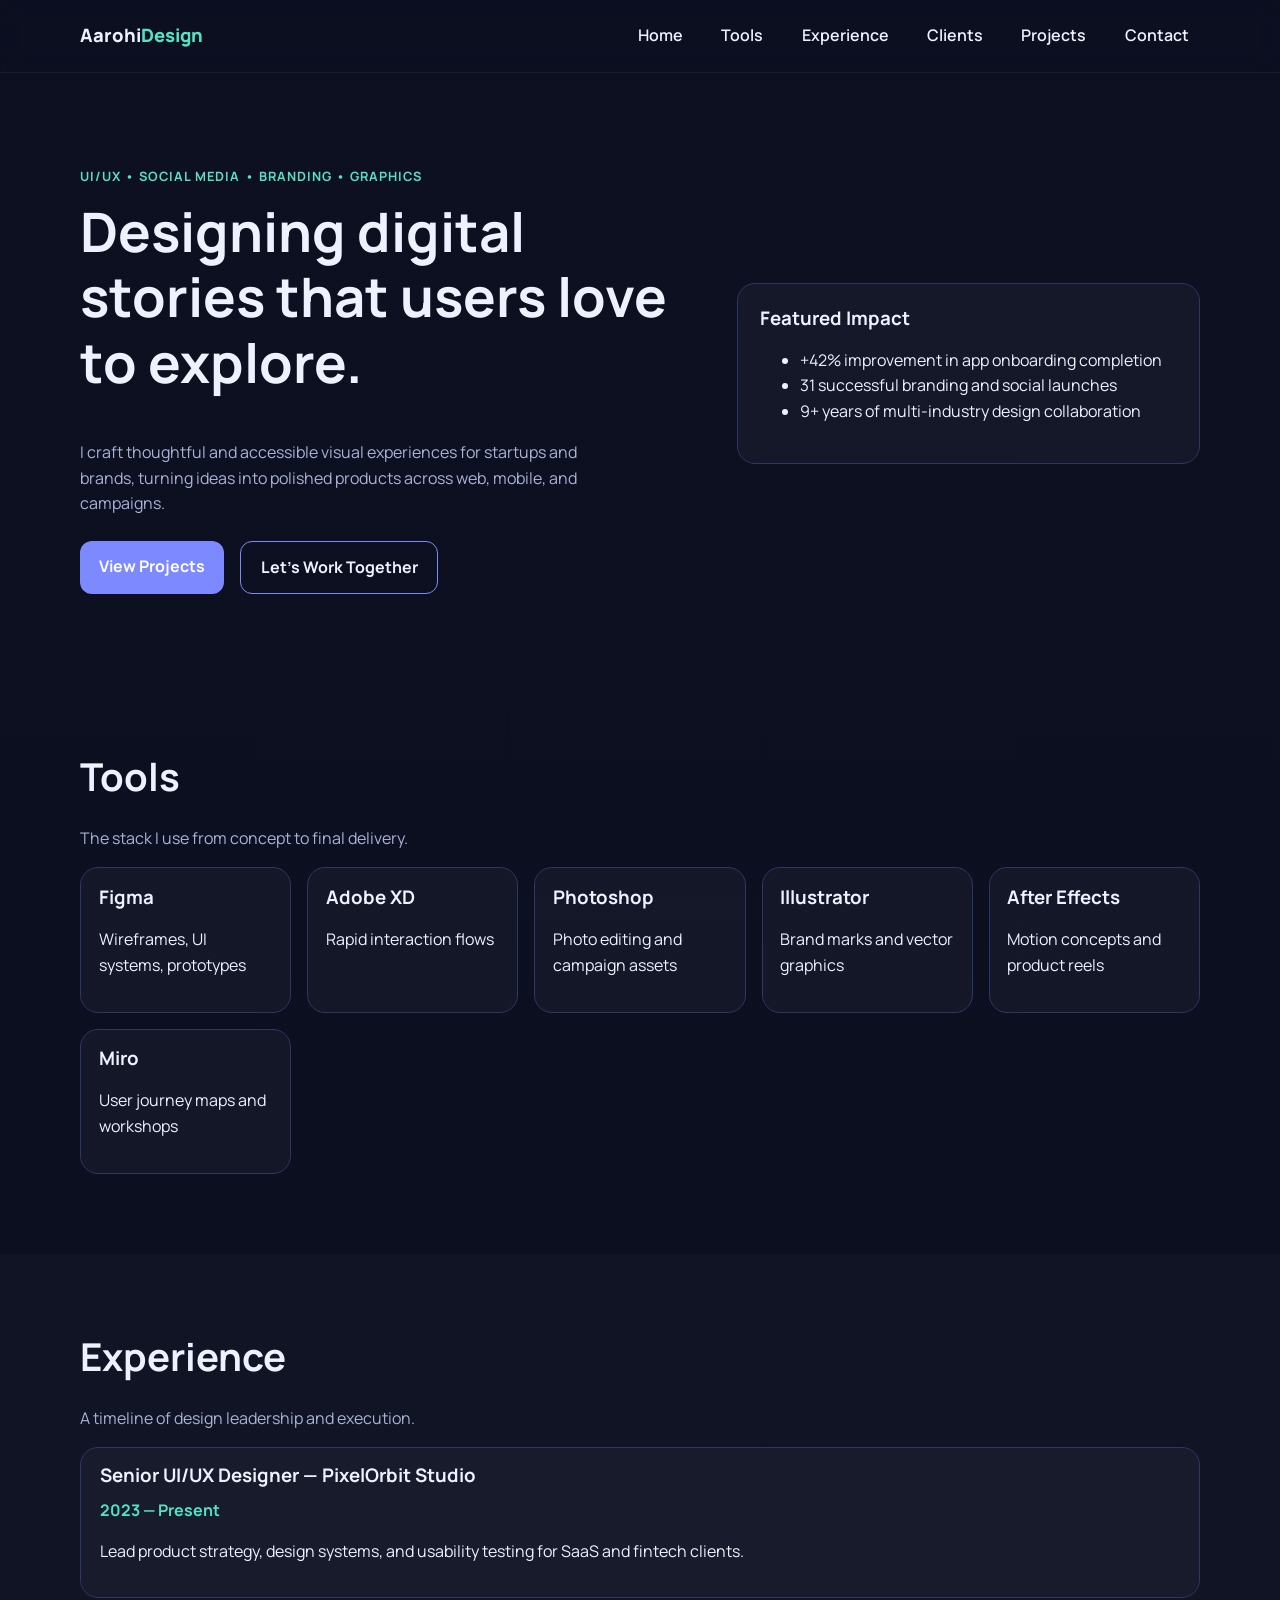
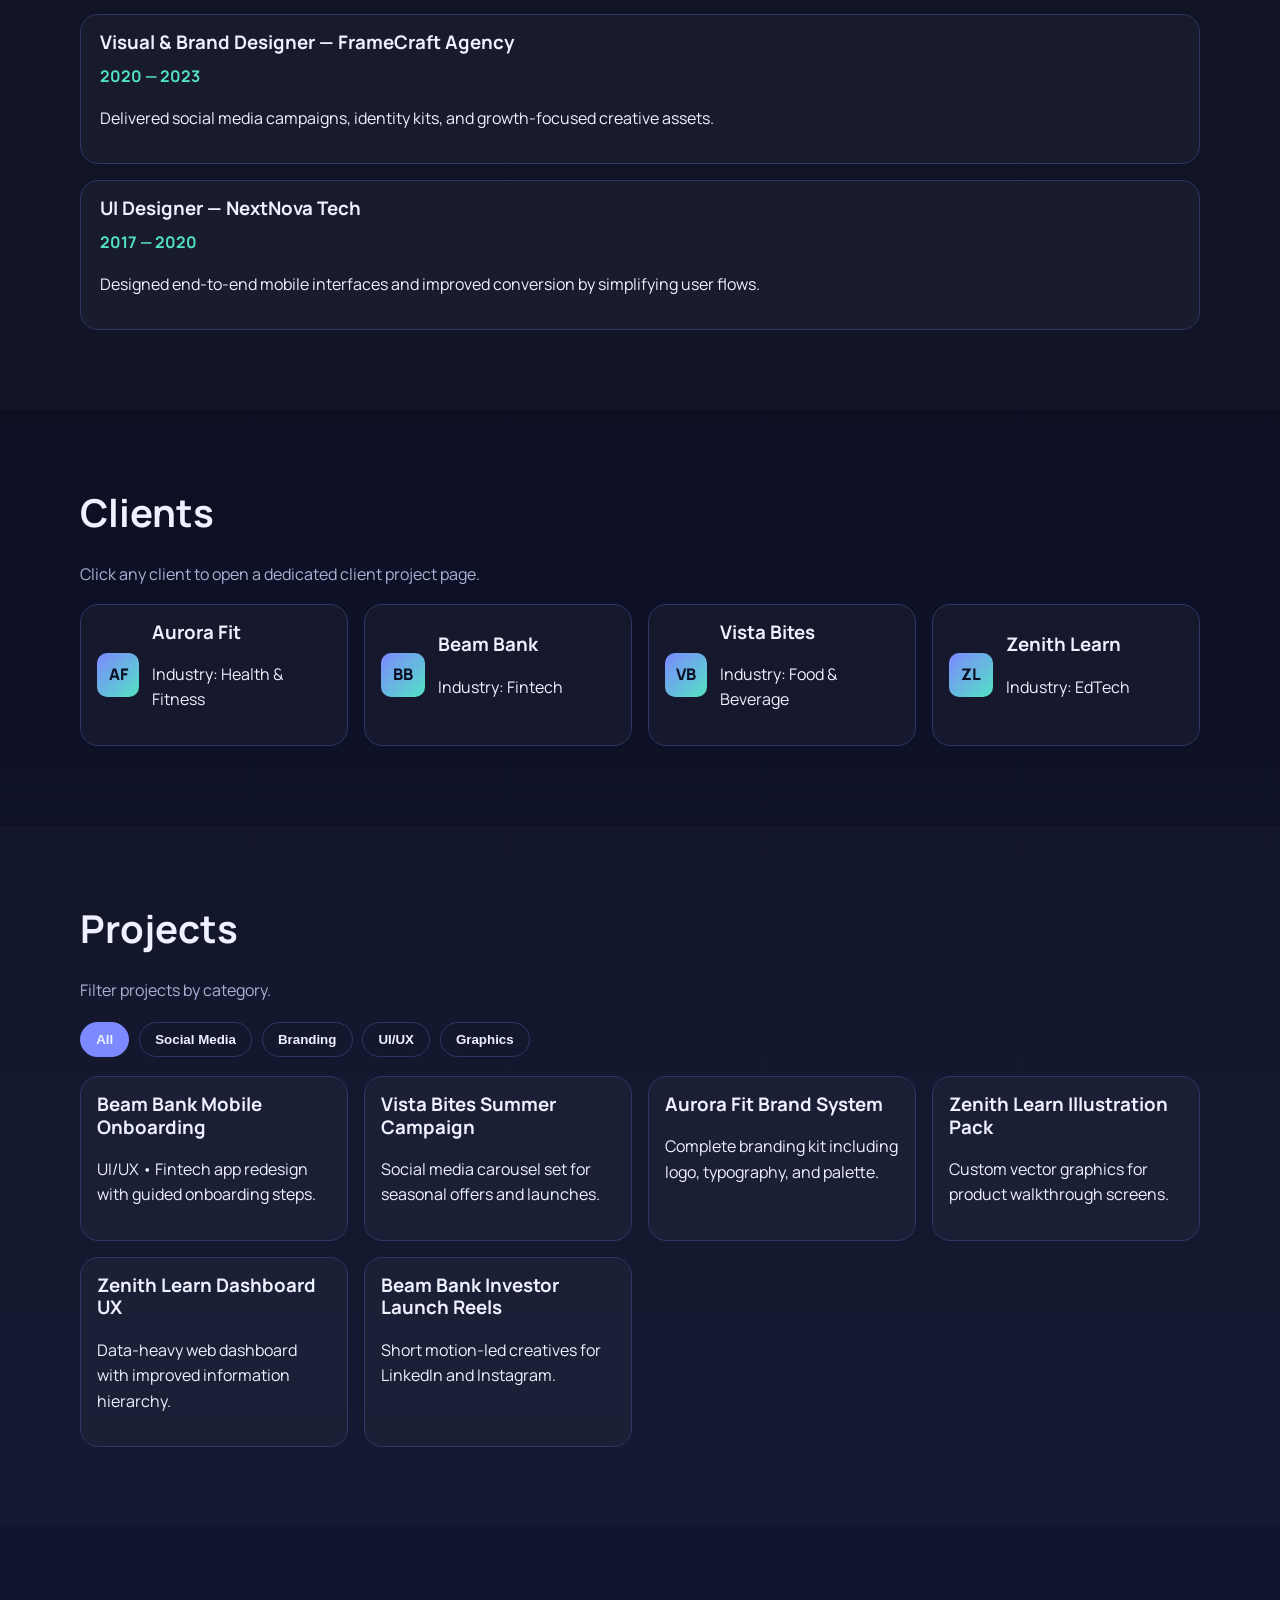
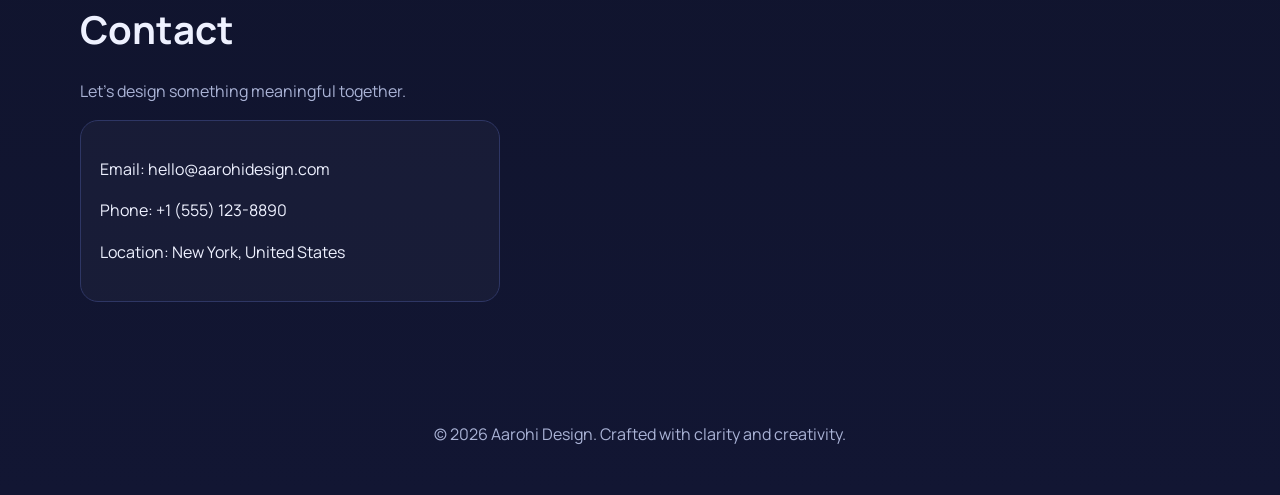
==== commit f9d60b82: "Merge branch 'main' into codex/create-responsive-portfolio-website-for-designer-ni8apx" ====
--- a/index.html
+++ b/index.html
@@ -59,90 +59,12 @@
           <h2>Tools</h2>
           <p class="section-sub">The stack I use from concept to final delivery.</p>
           <div class="tool-grid">
-            <article class="chip-card">
-              <div class="tool-head">
-                <span class="tool-logo figma">F</span>
-                <h3>Figma</h3>
-              </div>
-              <p>Wireframes, UI systems, prototypes</p>
-              <div class="meter-head">
-                <small>Proficiency</small>
-                <strong>95%</strong>
-              </div>
-              <div class="skill-meter" aria-label="Figma proficiency 95%">
-                <span style="--skill: 95%"></span>
-              </div>
-            </article>
-            <article class="chip-card">
-              <div class="tool-head">
-                <span class="tool-logo xd">Xd</span>
-                <h3>Adobe XD</h3>
-              </div>
-              <p>Rapid interaction flows</p>
-              <div class="meter-head">
-                <small>Proficiency</small>
-                <strong>88%</strong>
-              </div>
-              <div class="skill-meter" aria-label="Adobe XD proficiency 88%">
-                <span style="--skill: 88%"></span>
-              </div>
-            </article>
-            <article class="chip-card">
-              <div class="tool-head">
-                <span class="tool-logo ps">Ps</span>
-                <h3>Photoshop</h3>
-              </div>
-              <p>Photo editing and campaign assets</p>
-              <div class="meter-head">
-                <small>Proficiency</small>
-                <strong>90%</strong>
-              </div>
-              <div class="skill-meter" aria-label="Photoshop proficiency 90%">
-                <span style="--skill: 90%"></span>
-              </div>
-            </article>
-            <article class="chip-card">
-              <div class="tool-head">
-                <span class="tool-logo ai">Ai</span>
-                <h3>Illustrator</h3>
-              </div>
-              <p>Brand marks and vector graphics</p>
-              <div class="meter-head">
-                <small>Proficiency</small>
-                <strong>87%</strong>
-              </div>
-              <div class="skill-meter" aria-label="Illustrator proficiency 87%">
-                <span style="--skill: 87%"></span>
-              </div>
-            </article>
-            <article class="chip-card">
-              <div class="tool-head">
-                <span class="tool-logo ae">Ae</span>
-                <h3>After Effects</h3>
-              </div>
-              <p>Motion concepts and product reels</p>
-              <div class="meter-head">
-                <small>Proficiency</small>
-                <strong>82%</strong>
-              </div>
-              <div class="skill-meter" aria-label="After Effects proficiency 82%">
-                <span style="--skill: 82%"></span>
-              </div>
-            </article>
-            <article class="chip-card">
-              <div class="tool-head">
-                <span class="tool-logo miro">M</span>
-                <h3>Miro</h3>
-              </div>
-              <p>User journey maps and workshops</p>
-              <div class="meter-head">
-                <small>Proficiency</small>
-                <strong>86%</strong>
-              </div>
-              <div class="skill-meter" aria-label="Miro proficiency 86%">
-                <span style="--skill: 86%"></span>
-              </div>
-            </article>
+            <article class="chip-card"><h3>Figma</h3><p>Wireframes, UI systems, prototypes</p></article>
+            <article class="chip-card"><h3>Adobe XD</h3><p>Rapid interaction flows</p></article>
+            <article class="chip-card"><h3>Photoshop</h3><p>Photo editing and campaign assets</p></article>
+            <article class="chip-card"><h3>Illustrator</h3><p>Brand marks and vector graphics</p></article>
+            <article class="chip-card"><h3>After Effects</h3><p>Motion concepts and product reels</p></article>
+            <article class="chip-card"><h3>Miro</h3><p>User journey maps and workshops</p></article>
           </div>
         </div>
       </section>
--- a/styles.css
+++ b/styles.css
@@ -184,87 +184,6 @@
 
 .chip-card {
   padding: 1.1rem;
-}
-
-.tool-head {
-  display: flex;
-  align-items: center;
-  gap: 0.7rem;
-  margin-bottom: 0.55rem;
-}
-
-.tool-logo {
-  width: 2.1rem;
-  height: 2.1rem;
-  border-radius: 0.55rem;
-  display: grid;
-  place-items: center;
-  font-size: 0.82rem;
-  font-weight: 800;
-  color: #ffffff;
-  letter-spacing: 0.02em;
-}
-
-.tool-logo.figma {
-  background: linear-gradient(135deg, #f24e1e, #a259ff);
-}
-
-.tool-logo.xd {
-  background: linear-gradient(135deg, #ff61f6, #7f3dff);
-}
-
-.tool-logo.ps {
-  background: linear-gradient(135deg, #31a8ff, #001e36);
-}
-
-.tool-logo.ai {
-  background: linear-gradient(135deg, #ff9a00, #261300);
-}
-
-.tool-logo.ae {
-  background: linear-gradient(135deg, #cf96fd, #23004d);
-}
-
-.tool-logo.miro {
-  background: linear-gradient(135deg, #ffd02f, #ff7a00);
-  color: #1a1a1a;
-}
-
-.meter-head {
-  margin-top: 0.7rem;
-  display: flex;
-  align-items: center;
-  justify-content: space-between;
-  color: var(--muted);
-}
-
-.meter-head small {
-  text-transform: uppercase;
-  font-size: 0.68rem;
-  letter-spacing: 0.08em;
-  font-weight: 700;
-}
-
-.meter-head strong {
-  font-size: 0.84rem;
-  color: #ffffff;
-}
-
-.skill-meter {
-  margin-top: 0.4rem;
-  width: 100%;
-  height: 0.55rem;
-  border-radius: 999px;
-  background: linear-gradient(90deg, #20274f, #2a3265);
-  overflow: hidden;
-}
-
-.skill-meter span {
-  display: block;
-  width: var(--skill);
-  height: 100%;
-  background: linear-gradient(90deg, #7c89ff, #54e2c4, #ffd46b);
-  box-shadow: 0 0 14px rgba(84, 226, 196, 0.45);
 }
 
 .timeline {
